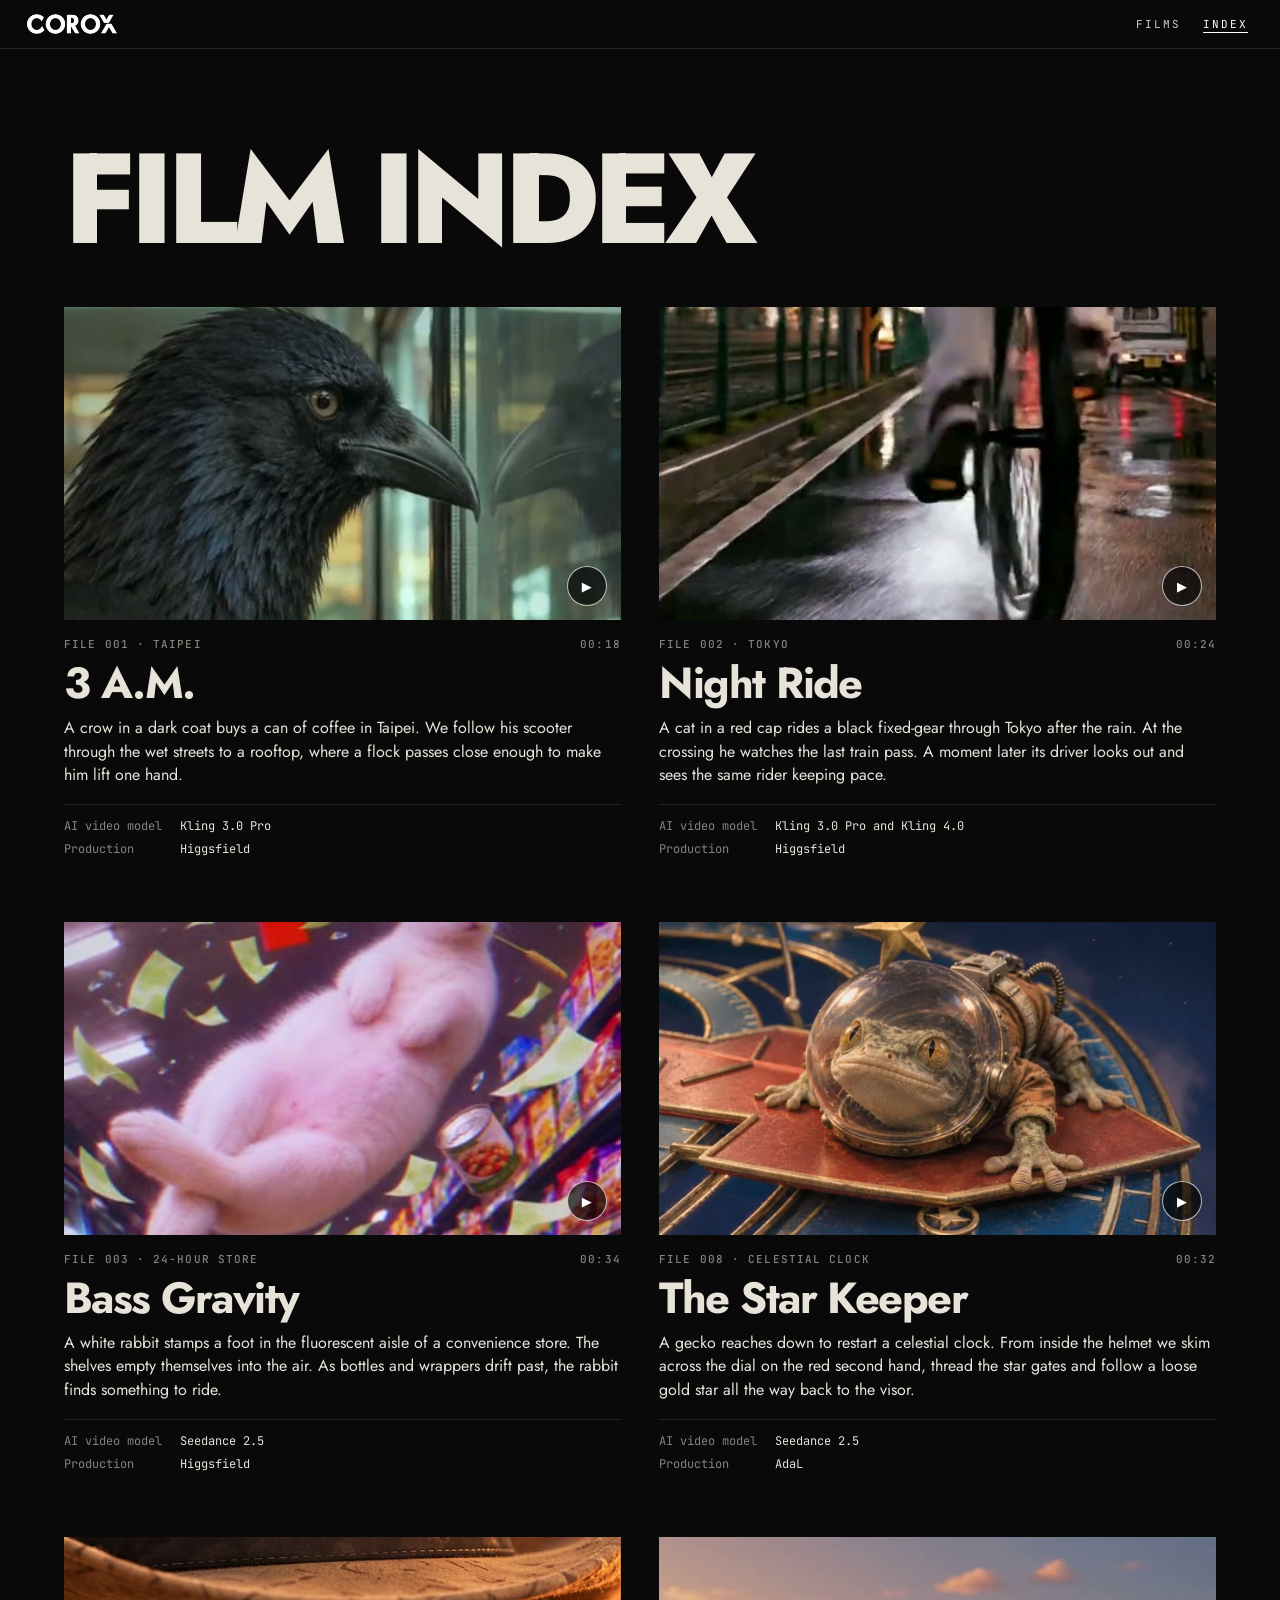
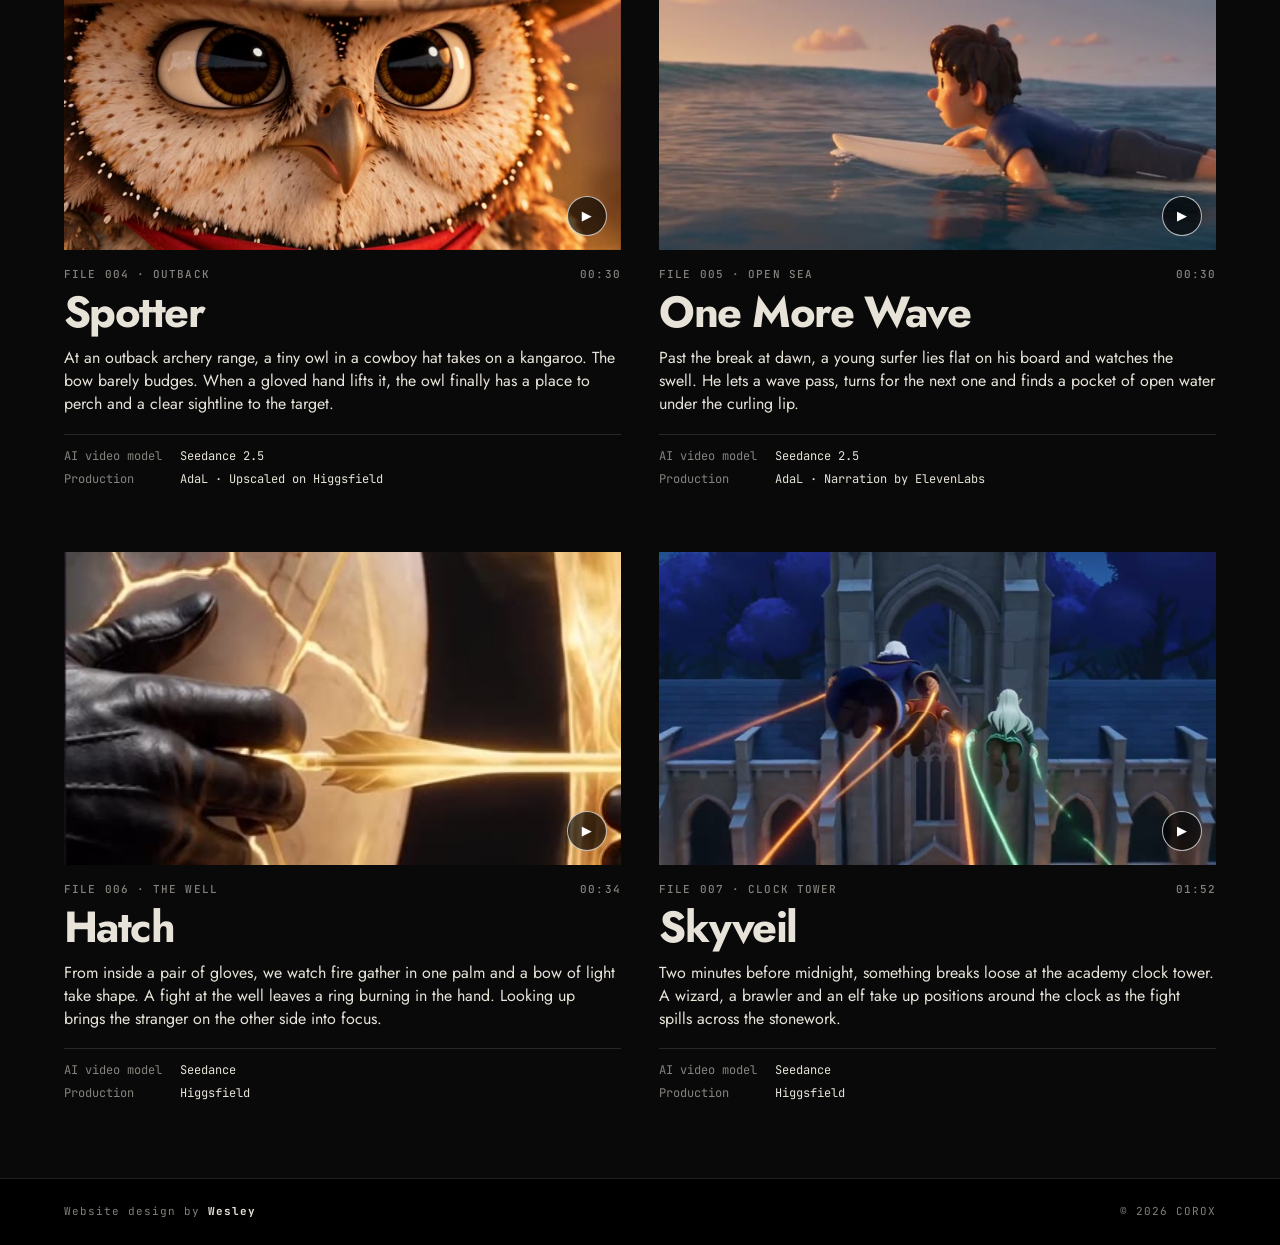
==== film-index.html @ 50296de3 "Give the film index its own page with stills, stories and model credits" ====
<!DOCTYPE html>
<html lang="en">
<head>
  <meta charset="utf-8">
  <meta name="viewport" content="width=device-width, initial-scale=1">
  <title>Film Index · COROX Films</title>
  <meta name="description" content="Browse COROX short films, read their stories and explore the AI models used to make them.">
  <meta name="color-scheme" content="dark">

  <link rel="preconnect" href="https://fonts.googleapis.com">
  <link rel="preconnect" href="https://fonts.gstatic.com" crossorigin>
  <link rel="stylesheet" href="https://fonts.googleapis.com/css2?family=Jost:wght@300;400;500;700;800&family=JetBrains+Mono:wght@400;600&display=swap">
  <link rel="stylesheet" href="css/style.css">

  <script type="module" src="js/catalog.js"></script>
</head>
<body class="catalog-page">

  <!-- Header -->
  <header class="top">
    <img src="media/logo.png" alt="COROX">
    <nav>
      <a href="./#act-001">FILMS</a>
      <a href="film-index.html" aria-current="page">INDEX</a>
    </nav>
  </header>

  <main class="catalog" id="index">
    <h1>Film index</h1>
    <div class="film-grid" id="films"></div>
  </main>
  <footer class="catalog-footer">
    <p>Website design by <strong>Wesley</strong></p>
    <p>© 2026 COROX</p>
  </footer>
</body>
</html>
---- css/style.css ----
/* =========================================================
   COROX Films — styles
   1. Tokens & base
   2. Header
   3. Scenes (shared sticky stage + footage reveal)
   4. Act 1: logo split
   5. Film acts: title split
   6. Index
   7. Footer & crows
   8. Player (theater)
   9. Responsive & reduced motion
   ========================================================= */


/* 1. Tokens & base ---------------------------------------- */

:root {
  --ink: #09090a;
  --bone: #e7e3d8;
  --dim: rgba(231, 227, 216, .56);
  --faint: rgba(231, 227, 216, .2);
  --line: rgba(231, 227, 216, .14);

  --display: "Jost", system-ui, sans-serif;
  --mono: "JetBrains Mono", ui-monospace, monospace;

  --vh: 100vh;
}

@supports (height: 100svh) {
  :root { --vh: 100svh; }
}

/* A night film label: dark in both colour schemes on purpose. */
@media (prefers-color-scheme: dark) {
  :root:not([data-theme="light"]) { --ink: #09090a; }
}
:root[data-theme="dark"] { --ink: #09090a; }

* {
  box-sizing: border-box;
  margin: 0;
  padding: 0;
}

html {
  background: var(--ink);
  -webkit-text-size-adjust: 100%;
}

body {
  background: var(--ink);
  color: var(--bone);
  font-family: var(--display);
  overflow-x: hidden;
  -webkit-font-smoothing: antialiased;
}

img, video, svg { display: block; }

button {
  font: inherit;
  color: inherit;
  background: none;
  border: 0;
  cursor: pointer;
}

::selection {
  background: var(--bone);
  color: #000;
}

/* Film grain overlay (tiles are generated in js/main.js) */
#grain {
  position: fixed;
  inset: -10%;
  z-index: 90;
  pointer-events: none;
  opacity: .08;
  mix-blend-mode: screen;
  background-size: 128px 128px;
}


/* 2. Header ----------------------------------------------- */

.top {
  position: fixed;
  top: 0;
  left: 0;
  right: 0;
  z-index: 80;
  display: flex;
  align-items: center;
  padding: 16px clamp(16px, 3vw, 32px);
  mix-blend-mode: difference;
  color: #fff;
}

.top img {
  height: 40px;
  width: auto;
  margin: -12px -10px;
}

.top nav {
  margin-left: auto;
  display: flex;
  gap: 22px;
}

.top nav :is(button, a) {
  text-decoration: none;
  color: inherit;
  font: 400 11px/1 var(--mono);
  letter-spacing: .18em;
  opacity: .8;
}

.top nav :is(button, a):hover,
.top nav [aria-current] {
  opacity: 1;
  text-decoration: underline;
  text-underline-offset: 4px;
}


/* 3. Scenes ----------------------------------------------- */

.scene { position: relative; }

.stick {
  position: sticky;
  top: 0;
  height: var(--vh);
  overflow: hidden;
}

/* Footage sits behind a clip-path slit that JS opens to full screen */
.reveal {
  position: absolute;
  inset: 0;
  clip-path: inset(50% 50% 50% 50%);
  will-change: clip-path;
  background: #000;
}

.reveal video {
  width: 100%;
  height: 100%;
  object-fit: cover;
}

.reveal::after {
  content: "";
  position: absolute;
  inset: 0;
  background: linear-gradient(180deg, rgba(0, 0, 0, .35), transparent 30%, transparent 55%, rgba(0, 0, 0, .75));
}

.kicker {
  position: absolute;
  left: 0;
  right: 0;
  padding: 0 16px;
  text-align: center;
  font: 400 11px/1.5 var(--mono);
  letter-spacing: .32em;
  color: var(--dim);
  text-transform: uppercase;
}

.hint {
  position: absolute;
  left: 0;
  right: 0;
  bottom: 28px;
  text-align: center;
  font: 400 10px/1 var(--mono);
  letter-spacing: .3em;
  color: var(--dim);
}

.hint span {
  display: inline-block;
  animation: nudge 1.6s ease-in-out infinite;
}

@keyframes nudge {
  50% { transform: translateY(6px); }
}

/* Caption that fades in once the footage is full screen */
.cap {
  position: absolute;
  left: clamp(16px, 5vw, 64px);
  right: clamp(16px, 5vw, 64px);
  bottom: clamp(40px, 10vh, 110px);
  opacity: 0;
  transform: translateY(30px);
}

.cap h1,
.cap h3 {
  font: 800 clamp(40px, 9vw, 140px)/.9 var(--display);
  letter-spacing: -.02em;
  text-transform: uppercase;
}

.cap .meta {
  margin-bottom: 14px;
  font: 400 11px/1.5 var(--mono);
  letter-spacing: .24em;
  color: var(--dim);
  text-transform: uppercase;
}

.cap p {
  margin-top: 18px;
  max-width: 34em;
  font: 400 clamp(15px, 1.6vw, 20px)/1.5 var(--display);
}

.btn {
  margin-top: 24px;
  display: inline-flex;
  align-items: center;
  gap: 12px;
  padding: 14px 20px 14px 16px;
  border-radius: 999px;
  background: var(--bone);
  color: #000;
  font: 600 12px/1 var(--mono);
  letter-spacing: .18em;
  transition: transform .2s;
}

.btn:hover { transform: translateY(-2px); }

/* Play triangle */
.btn i {
  width: 0;
  height: 0;
  border-left: 9px solid currentColor;
  border-top: 6px solid transparent;
  border-bottom: 6px solid transparent;
}


/* 4. Act 1: logo split ------------------------------------ */

.door { height: calc(var(--vh) * 3.2); }

.logo-wrap {
  position: absolute;
  left: 50%;
  top: 50%;
  width: min(94vw, 1240px);
  aspect-ratio: 2.5;
  transform: translate(-50%, -52%);
}

.lg {
  position: absolute;
  inset: 0;
  width: 100%;
  height: 100%;
  will-change: transform, opacity;
  user-select: none;
  -webkit-user-drag: none;
}

/* Three copies of logo.png, clipped to "CORO", top of X, bottom of X.
   Polygons are traced from the transparent logo's alpha. */
.lg-coro {
  clip-path: polygon(0 0, 75.3% 0, 75.3% 26%, 77.3% 33.3%, 78% 36.7%, 79.3% 41.7%, 79.7% 48.3%,
    80.3% 55%, 80% 58.3%, 78.7% 63.3%, 77% 68.3%, 75.7% 71.7%, 75.3% 76%, 75.3% 100%, 0 100%);
}

.lg-xt {
  clip-path: polygon(75.3% 0, 100% 0, 100% 48.3%, 79.7% 48.3%, 79.3% 41.7%, 78% 36.7%, 77.3% 33.3%, 75.3% 26%);
}

.lg-xb {
  clip-path: polygon(79.7% 48.3%, 100% 48.3%, 100% 100%, 75.3% 100%, 75.3% 76%, 75.7% 71.7%,
    77% 68.3%, 78.7% 63.3%, 80% 58.3%, 80.3% 55%);
}

.door .kicker { top: calc(50% - min(94vw, 1240px) * .2 - 40px); }


/* 5. Film acts: title split ------------------------------- */

.act { height: calc(var(--vh) * 2.8); }

.ttl {
  position: absolute;
  left: 50%;
  top: 50%;
  transform: translate(-50%, -50%);
  font-size: 120px; /* real size set by fit() in js/main.js */
  white-space: nowrap;
}

.ttl h2 {
  padding: .04em 0;
  font: 800 1em/.82 var(--display);
  letter-spacing: -.02em;
  text-transform: uppercase;
  color: var(--bone);
  will-change: transform, opacity;
}

.ttl .tp { clip-path: inset(0 0 50% 0); }   /* top half */

.ttl .bt {                                    /* bottom half */
  position: absolute;
  inset: 0;
  clip-path: inset(50% 0 0 0);
}

.act .kicker { top: calc(50% - var(--th, 120px) * .5 - 48px); }


/* 6. Index ------------------------------------------------ */

.catalog-page .top {
  background: var(--ink);
  mix-blend-mode: normal;
  border-bottom: 1px solid var(--line);
}

.catalog {
  max-width: 1440px;
  margin: auto;
  padding: clamp(88px, 11vw, 154px) clamp(18px, 5vw, 80px) 76px;
}

.catalog h1 {
  margin-bottom: clamp(32px, 4vw, 64px);
  font: 800 clamp(58px, 10vw, 146px)/.9 var(--display);
  letter-spacing: -.055em;
  text-transform: uppercase;
}

.film-grid {
  display: grid;
  grid-template-columns: repeat(2, minmax(0, 1fr));
  gap: clamp(40px, 5vw, 80px) clamp(20px, 3vw, 48px);
}

.film-card { scroll-margin-top: 70px; }

.film-frame {
  position: relative;
  display: block;
  width: 100%;
  aspect-ratio: 16 / 9;
  overflow: hidden;
  background: #121213;
}

.film-frame img, .film-preview {
  width: 100%;
  height: 100%;
  object-fit: cover;
  object-position: center 40%;
}

#file-001 .film-frame img { object-position: center 26%; }
#file-002 .film-frame img { object-position: center 55%; }

.film-preview { position: absolute; inset: 0; opacity: 0; }
.previewing .film-preview { opacity: 1; }
.play-mark {
  position: absolute;
  bottom: 14px;
  right: 14px;
  display: grid;
  place-items: center;
  width: 40px;
  height: 40px;
  border: 1px solid rgba(255,255,255,.7);
  border-radius: 50%;
  background: rgba(0,0,0,.65);
  color: white;
  font-size: 13px;
}

.file-meta {
  display: flex;
  justify-content: space-between;
  margin: 16px 0 8px;
  color: var(--dim);
  font: 500 11px/1.5 var(--mono);
  letter-spacing: .1em;
  text-transform: uppercase;
}

.film-card h2 {
  font: 700 clamp(32px, 3.4vw, 54px)/1 var(--display);
  letter-spacing: -.035em;
}

.synopsis {
  margin: 12px 0 18px;
  max-width: 58ch;
  font-size: clamp(16px, 1.25vw, 19px);
  line-height: 1.45;
}

.film-card dl {
  display: grid;
  grid-template-columns: auto 1fr;
  gap: 5px 18px;
  padding-top: 12px;
  border-top: 1px solid var(--line);
  font: 400 12px/1.5 var(--mono);
}

.film-card dt { color: var(--dim); }

footer.catalog-footer {
  min-height: 0;
  display: flex;
  justify-content: space-between;
  flex-wrap: wrap;
  gap: 12px;
  padding: 24px clamp(18px, 5vw, 80px);
  border-top: 1px solid var(--line);
}

.catalog-footer p { margin: 0; letter-spacing: .09em; }
.catalog-footer strong { color: var(--bone); }


/* 7. Footer & crows --------------------------------------- */

footer {
  min-height: calc(var(--vh) * .8);
  display: grid;
  align-content: center;
  justify-items: center;
  padding: 80px 16px 40px;
  text-align: center;
  background: #000;
}

.flogo {
  width: min(80vw, 640px);
  aspect-ratio: 2.5;
}

.flogo img {
  width: 100%;
  height: 100%;
}

footer p {
  margin-top: 6px;
  font: 400 11px/1.6 var(--mono);
  letter-spacing: .3em;
  color: var(--dim);
}

.design-credit {
  margin-top: 24px;
  text-transform: uppercase;
}

.design-credit strong {
  display: block;
  margin-top: 4px;
  font: 500 clamp(26px, 4vw, 40px)/1.1 var(--display);
  letter-spacing: 0;
  text-transform: none;
  color: var(--bone);
}

footer .copy {
  margin-top: 32px;
  font-size: 10px;
  color: var(--faint);
}

.bird {
  position: fixed;
  left: 0;
  top: 0;
  z-index: 85;
  width: 44px;
  height: 20px;
  pointer-events: none;
}

.bird path {
  fill: none;
  stroke: var(--bone);
  stroke-width: 3;
  stroke-linecap: round;
  stroke-linejoin: round;
}

.bird .w {
  transform-origin: 22px 10px;
  animation: flap .32s ease-in-out infinite alternate;
}

@keyframes flap {
  to { transform: scaleY(-.55); }
}


/* 8. Player (theater) ------------------------------------- */

#theater {
  position: fixed;
  inset: 0;
  z-index: 92;
  display: grid;
  place-items: center;
  background: rgba(0, 0, 0, .95);
  margin: 0;
  width: 100%;
  height: 100%;
  max-width: none;
  max-height: none;
  border: 0;
  color: var(--bone);
}

#theater:not([open]) { display: none; }
#theater::backdrop { background: #000; }

/* Vertical (9:16) by default; .wide switches to 16:9 */
.th-box {
  position: relative;
  height: min(88vh, calc(100vw * 16 / 9 - 40px));
  aspect-ratio: 9 / 16;
  border-radius: 16px;
  overflow: hidden;
  background: #000;
  box-shadow: 0 0 0 1px var(--line);
}

.th-box.wide {
  height: auto;
  width: min(calc(100vw - 150px), calc(86vh * 16 / 9));
  aspect-ratio: 16 / 9;
}

.th-box video {
  width: 100%;
  height: 100%;
  object-fit: cover;
}

.th-bar {
  position: absolute;
  left: 0;
  right: 0;
  bottom: 0;
  display: grid;
  grid-template-columns: auto 1fr auto auto;
  align-items: center;
  gap: 12px;
  padding: 40px 14px 14px;
  background: linear-gradient(transparent, rgba(0, 0, 0, .8));
  font: 400 10px/1 var(--mono);
  letter-spacing: .12em;
}

.th-bar button {
  width: 34px;
  height: 34px;
  border-radius: 50%;
  border: 1px solid rgba(255, 255, 255, .4);
  display: grid;
  place-items: center;
  font: 600 10px/1 var(--mono);
}

.th-prog {
  height: 22px;
  display: flex;
  align-items: center;
  cursor: pointer;
  touch-action: none;
}

.th-prog div {
  position: relative;
  width: 100%;
  height: 3px;
  border-radius: 2px;
  background: rgba(255, 255, 255, .25);
}

.th-prog span {
  position: absolute;
  left: 0;
  top: 0;
  bottom: 0;
  border-radius: 2px;
  background: var(--bone);
}

/* Prev / next arrows */
.th-side {
  position: fixed;
  top: 50%;
  z-index: 2;
  transform: translateY(-50%);
  width: 52px;
  height: 52px;
  border-radius: 50%;
  border: 1px solid var(--line);
  display: grid;
  place-items: center;
  background: rgba(0, 0, 0, .4);
  font: 400 22px/1 var(--display);
}

.th-prev { left: clamp(8px, 4vw, 60px); }
.th-next { right: clamp(8px, 4vw, 60px); }

.th-close {
  position: fixed;
  top: 16px;
  right: clamp(16px, 3vw, 32px);
  padding: 12px 14px;
  border: 1px solid var(--line);
  border-radius: 999px;
  background: rgba(0, 0, 0, .5);
  font: 600 11px/1 var(--mono);
  letter-spacing: .2em;
}

.th-title {
  position: fixed;
  left: clamp(16px, 3vw, 32px);
  top: 16px;
  font: 400 11px/1.6 var(--mono);
  letter-spacing: .2em;
  color: var(--dim);
  text-transform: uppercase;
}

.th-title strong {
  display: block;
  font: 800 24px/1.1 var(--display);
  letter-spacing: 0;
  color: var(--bone);
}


/* 9. Responsive & reduced motion -------------------------- */

@media (max-width: 700px) {
  .film-grid { grid-template-columns: minmax(0, 1fr); }
  .th-box.wide { width: calc(100vw - 24px); }
  .th-title { display: none; }
  .th-side {
    top: auto;
    bottom: 16px;
    transform: none;
  }
}

/* Widescreen films show the whole frame on tall screens */
@media (orientation: portrait) {
  .act.wide .reveal video { object-fit: contain; }
}

@media (prefers-reduced-motion: reduce) {
  * { animation: none !important; }
}
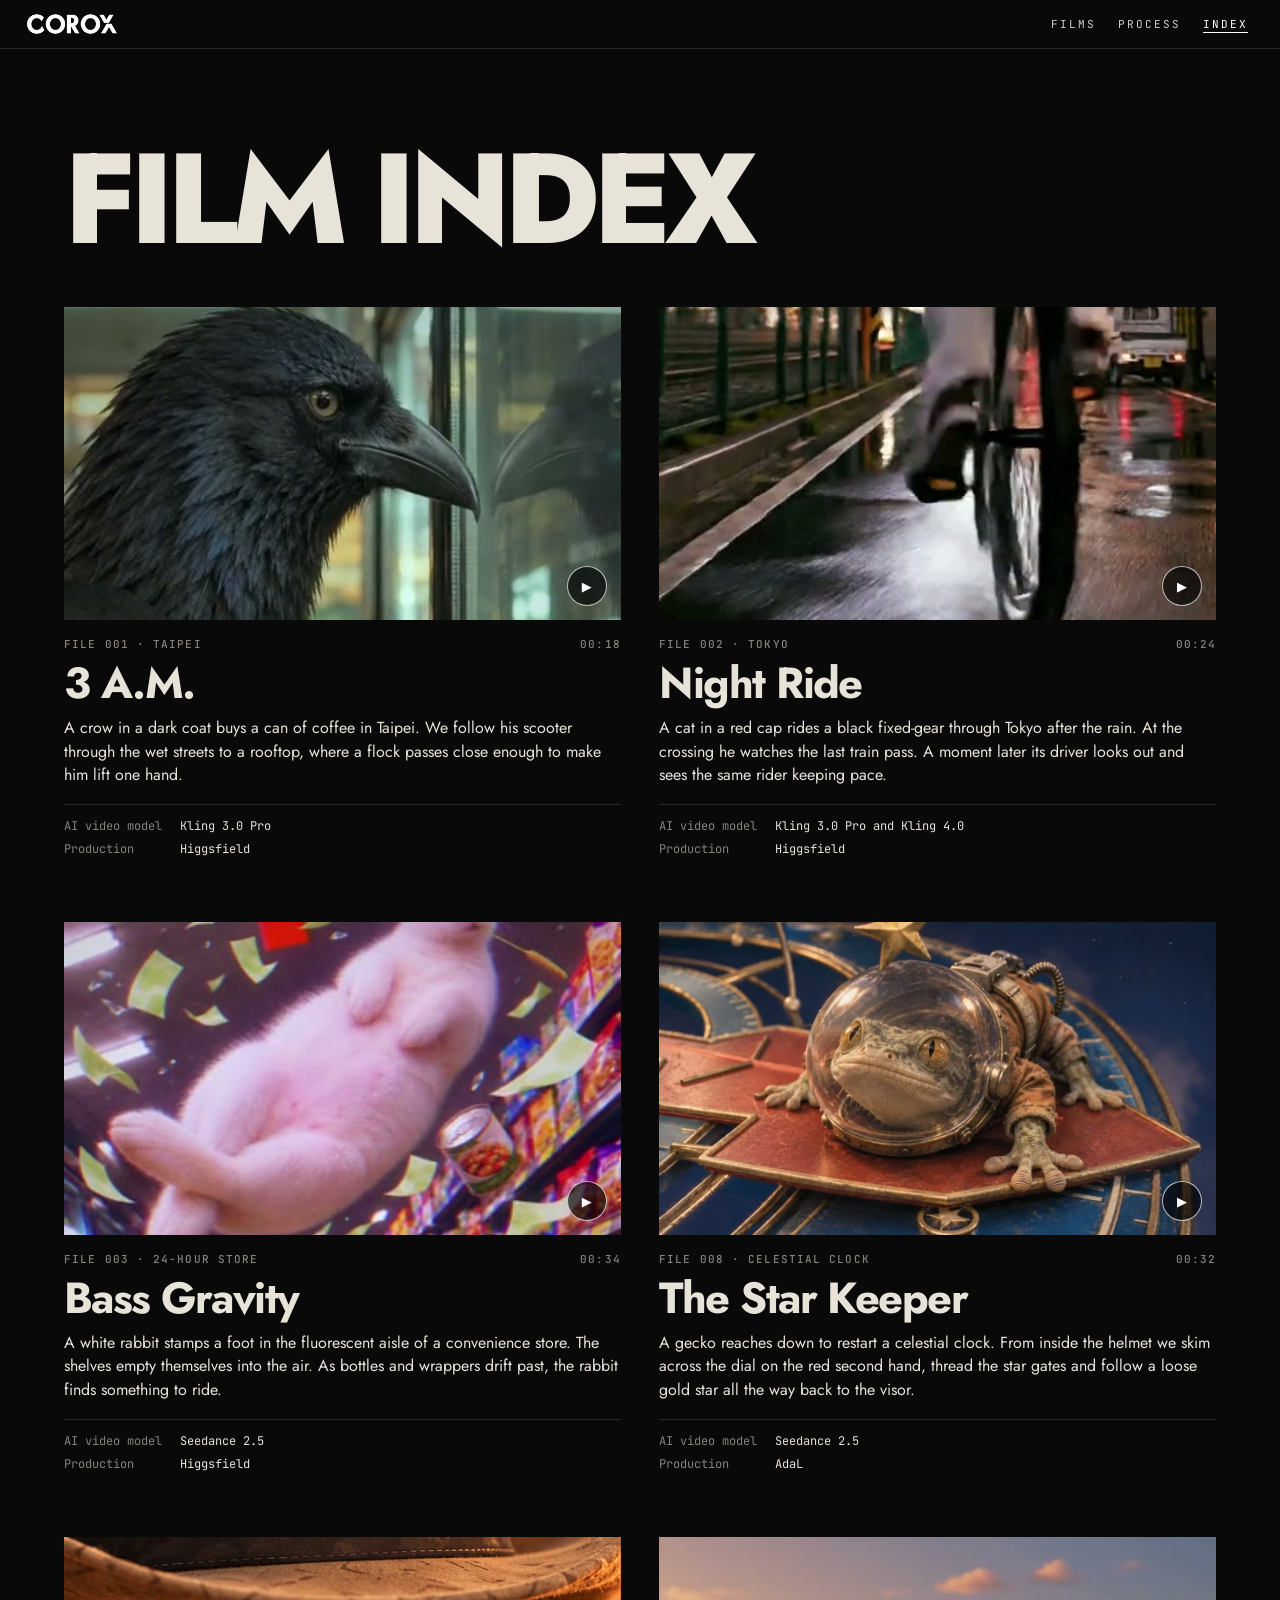
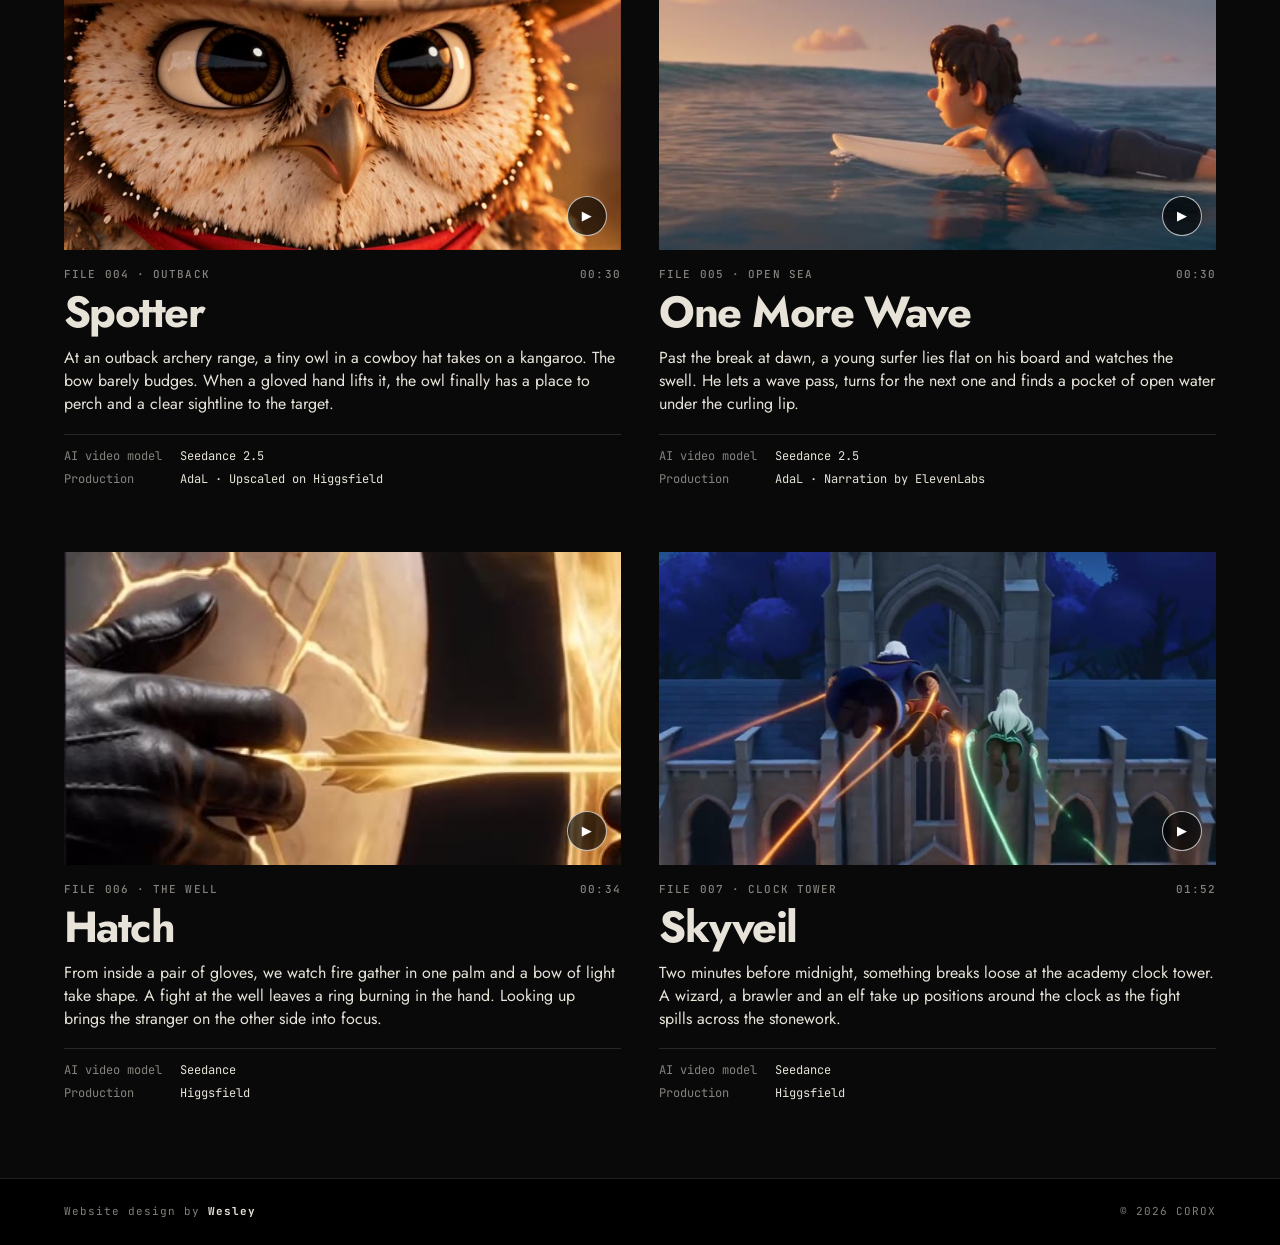
==== commit e56199b4: "Add Process act: drag a seam from Blender previs to final film Night Ride's previs and final shots p" ====
--- a/film-index.html
+++ b/film-index.html
@@ -21,6 +21,7 @@
     <img src="media/logo.png" alt="COROX">
     <nav>
       <a href="./#act-001">FILMS</a>
+      <a href="./#process">PROCESS</a>
       <a href="film-index.html" aria-current="page">INDEX</a>
     </nav>
   </header>
--- a/css/style.css
+++ b/css/style.css
@@ -655,6 +655,166 @@
 }
 
 
+/* 8b. Process act: previs → film seam ---------------------- */
+
+.process {
+  position: relative;
+  height: calc(var(--vh) * 4.2);
+  background: var(--ink);
+}
+
+.pr-stage {
+  position: absolute;
+  inset: 0;
+  clip-path: inset(50% 50% 50% 50%);
+  will-change: clip-path;
+  touch-action: pan-y;          /* vertical scroll stays native; horizontal drags steer the seam */
+}
+
+.process.live .pr-stage { cursor: ew-resize; }
+
+.pr-stage canvas {
+  width: 100%;
+  height: 100%;
+}
+
+/* The source clip is only read by the canvas */
+.pr-src {
+  position: absolute;
+  left: 0;
+  top: 0;
+  width: 2px;
+  height: 2px;
+  opacity: 0;
+  pointer-events: none;
+}
+
+/* Labels that ride the seam */
+.pr-seam {
+  position: absolute;
+  left: 0;
+  top: 0;
+  pointer-events: none;
+  transition: opacity .3s;
+}
+
+.pr-tag {
+  position: absolute;
+  top: 0;
+  padding: 7px 9px;
+  white-space: nowrap;
+  background: rgba(0, 0, 0, .55);
+  font: 400 10px/1 var(--mono);
+  letter-spacing: .22em;
+  color: var(--bone);
+  transition: opacity .25s;
+}
+
+.pr-tag-l { right: 14px; }
+.pr-tag-r { left: 14px; }
+
+.process .kicker { top: calc(50% - var(--th, 120px) * .5 - 48px); }
+
+/* The faded title and hints must not catch the pointer meant for the seam */
+.process :is(.ttl, .kicker, .hint) { pointer-events: none; }
+
+/* Wide screens: film in a 9:16 column, words on either side */
+.pr-cap {
+  position: absolute;
+  left: clamp(16px, 4vw, 56px);
+  bottom: clamp(40px, 10vh, 110px);
+  width: calc(50vw - 28.125vh - clamp(16px, 4vw, 56px) - 32px);
+  opacity: 0;
+}
+
+.pr-cap .meta {
+  margin-bottom: 14px;
+  font: 400 11px/1.5 var(--mono);
+  letter-spacing: .24em;
+  color: var(--dim);
+  text-transform: uppercase;
+}
+
+.pr-cap h3 {
+  font: 800 clamp(30px, 3.6vw, 64px)/.92 var(--display);
+  letter-spacing: -.02em;
+  text-transform: uppercase;
+}
+
+.pr-cap p {
+  margin-top: 18px;
+  max-width: 26em;
+  font: 400 clamp(14px, 1.2vw, 18px)/1.5 var(--display);
+  color: var(--dim);
+}
+
+.btn-ghost {
+  background: transparent;
+  color: var(--bone);
+  border: 1px solid var(--line);
+  padding: 13px 18px;
+}
+
+.btn-ghost[aria-pressed="true"] {
+  background: var(--bone);
+  color: #000;
+}
+
+.pr-shots {
+  position: absolute;
+  right: clamp(16px, 4vw, 56px);
+  bottom: clamp(40px, 10vh, 110px);
+  width: calc(50vw - 28.125vh - clamp(16px, 4vw, 56px) - 32px);
+  list-style: none;
+  counter-reset: shot;
+  opacity: 0;
+}
+
+.pr-shots li { counter-increment: shot; }
+
+.pr-shots button {
+  display: flex;
+  align-items: baseline;
+  gap: 14px;
+  width: 100%;
+  padding: 6px 0;
+  text-align: left;
+  font: 800 clamp(18px, 2vw, 34px)/1.05 var(--display);
+  letter-spacing: -.01em;
+  text-transform: uppercase;
+  color: var(--faint);
+  transition: color .3s;
+}
+
+.pr-shots button::before {
+  content: counter(shot, decimal-leading-zero);
+  font: 400 10px/1 var(--mono);
+  letter-spacing: .2em;
+}
+
+.pr-shots button:hover,
+.pr-shots button.on { color: var(--bone); }
+
+/* Tall screens: the film fills the screen, words sit on top of it */
+@media (max-aspect-ratio: 3/4) {
+  .pr-stage::after {
+    content: "";
+    position: absolute;
+    inset: 0;
+    pointer-events: none;
+    background: linear-gradient(180deg, transparent 45%, rgba(0, 0, 0, .8));
+  }
+  .pr-cap {
+    right: clamp(16px, 5vw, 64px);
+    left: clamp(16px, 5vw, 64px);
+    width: auto;
+  }
+  .pr-cap h3 { font-size: clamp(34px, 9vw, 64px); }
+  .pr-cap p { color: var(--bone); }
+  .pr-shots { display: none; }
+}
+
+
 /* 9. Responsive & reduced motion -------------------------- */
 
 @media (max-width: 700px) {
